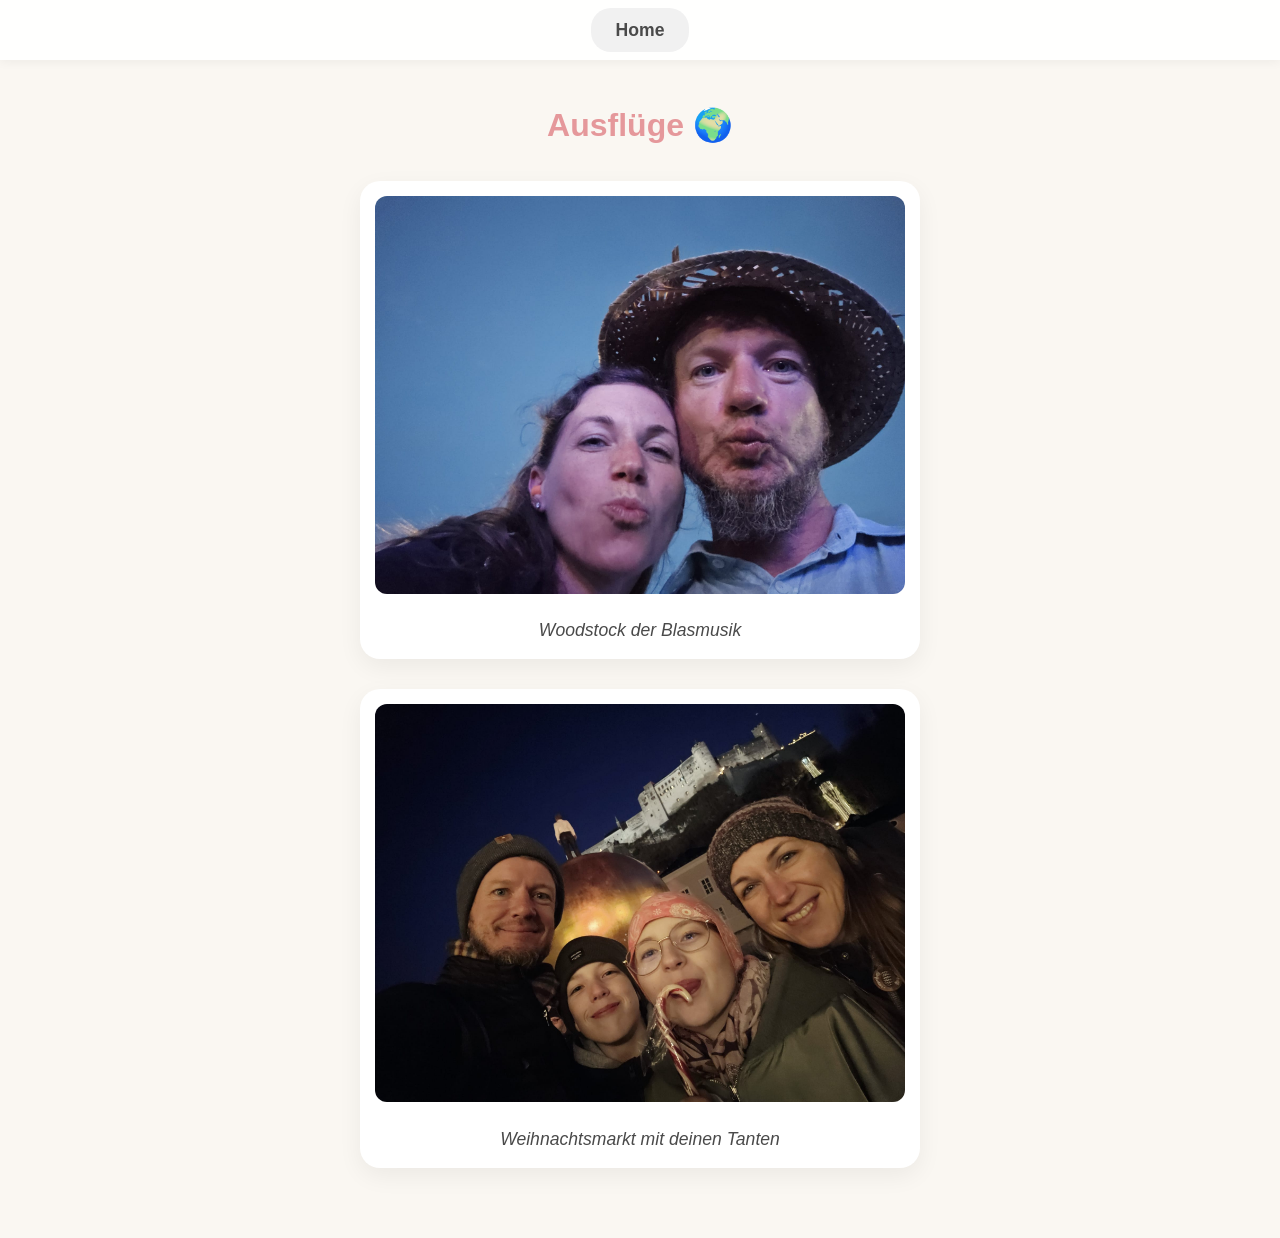
==== unterseiten/ausfluege.html @ f982ddf9 "first commit" ====
<!DOCTYPE html>
<html lang="de">
<head>
    <meta charset="UTF-8">
    <meta name="viewport" content="width=device-width, initial-scale=1.0">
    <title>Segeln - Mama's Album</title>
    <link rel="stylesheet" href="../style.css"> <!-- Lädt wieder das gemeinsame Design -->
</head>
<body>

    <!-- KOPFLEISTE -->
    <nav class="navbar">
        <a href="../index.html" class="home-btn">Home</a>
    </nav>

    <!-- FOTOALBUM -->
    <main class="album-page">
        <h2>Ausflüge 🌍</h2>
        
        <div class="foto-karte">
            <img src="../pictures/Woostok.jpeg" alt="Woodstok">
            <p>Woodstock der Blasmusik</p>
        </div>
        
        <div class="foto-karte">
            <!-- Tausche dies später gegen ein eigenes Bild -->
            <img src="../pictures/Weihnachtsmarkt.jpeg" alt="Weihnachtsmarkt">
            <p>Weihnachtsmarkt mit deinen Tanten</p>
        </div>

        <!-- Du kannst beliebig viele <div class="foto-karte">...</div> hinzufügen! -->
    </main>

</body>
</html>
---- style.css ----
/* ========================================= */
/* GRUND-DESIGN FÜR ALLE SEITEN              */
/* ========================================= */
:root {
    --bg-color: #faf7f2;
    --accent-color: #e5989b;
    --text-color: #4a4a4a;
}

* { margin: 0; padding: 0; box-sizing: border-box; }

body {
    font-family: 'Segoe UI', Tahoma, Geneva, Verdana, sans-serif;
    background-color: var(--bg-color);
    color: var(--text-color);
    line-height: 1.6;
    overflow-x: hidden;
}

/* Kopfleiste */
.navbar {
    position: fixed; top: 0; left: 0; width: 100%; height: 60px;
    background-color: rgba(255, 255, 255, 0.9);
    display: flex; justify-content: center; align-items: center;
    z-index: 1000; box-shadow: 0 2px 10px rgba(0,0,0,0.05);
}

.home-btn {
    background-color: #f1f1f1; color: var(--text-color); text-decoration: none;
    padding: 8px 25px; border-radius: 20px; font-size: 1.1rem; font-weight: bold; 
    transition: 0.3s;
}
.home-btn:hover { background-color: var(--accent-color); color: white; }

/* Start-Vorhang (nur für die Startseite) */
#start-vorhang {
    position: fixed; top: 0; left: 0; width: 100vw; height: 100vh;
    background-color: var(--bg-color);
    display: flex; flex-direction: column; justify-content: center; align-items: center;
    text-align: center; z-index: 999; transition: transform 1s ease-in-out; padding: 20px;
}
#start-vorhang h1 { color: var(--accent-color); font-size: 2.5rem; margin-bottom: 20px; }

.scroll-hint { margin-top: 40px; opacity: 0.6; animation: bounce 2s infinite; font-size: 1.2rem;}
@keyframes bounce {
    0%, 20%, 50%, 80%, 100% { transform: translateY(0); }
    40% { transform: translateY(-10px); }
    60% { transform: translateY(-5px); }
}

/* Hauptmenü & Buttons (Jetzt als Links optimiert) */
#hauptmenue { padding: 100px 20px 40px; text-align: center; display: none; }

.grid-container {
    display: grid; grid-template-columns: 1fr; gap: 20px;
    margin-top: 30px; max-width: 800px; margin: 30px auto 0;
}
@media (min-width: 768px) { .grid-container { grid-template-columns: 1fr 1fr; } }

/* Das ist die korrigierte Klasse für die Kacheln (Links) */
.hobby-btn {
    background-color: white; 
    padding: 30px 20px; 
    border-radius: 20px; 
    box-shadow: 0 8px 25px rgba(0,0,0,0.06); 
    display: block; /* Sehr wichtig für Links, damit sie sich wie Boxen verhalten */
    transition: 0.3s; 
    width: 100%; 
    text-align: center; 
    
    /* Die folgenden Eigenschaften überschreiben das Standard-Aussehen von Links (<a>) */
    text-decoration: none; 
    color: var(--text-color); /* Stellt sicher, dass der Text dunkelgrau bleibt, nicht blau */
    cursor: pointer; /* Zeigt die kleine Hand (Mauszeiger) an, wenn man drüber fährt */
}

.hobby-btn:hover { 
    transform: translateY(-8px); 
    box-shadow: 0 15px 30px rgba(0,0,0,0.1); 
}

/* Grund-Regel: Zentriert alles und macht Emojis weiterhin groß */
.hobby-icon { 
    display: block; 
    margin: 0 auto 15px auto; 
    text-align: center;
    font-size: 3.5rem; 
}

/* Spezial-Regel: Greift NUR, wenn du ein echtes Bild (img) nutzt */
img.hobby-icon { 
    width: 70px; 
    height: auto; /* Verhindert, dass Bilder verzerrt werden */
}
.hobby-btn h3 { color: var(--accent-color); font-size: 1.5rem; margin: 0; }

/* Fotoalben (Unterseiten) */
.album-page { padding: 100px 20px 40px; text-align: center; max-width: 600px; margin: 0 auto; }
.album-page h2 { color: var(--accent-color); font-size: 2rem; margin-bottom: 30px; }

.foto-karte {
    background: white; border-radius: 20px; padding: 15px;
    box-shadow: 0 8px 25px rgba(0,0,0,0.06); margin-bottom: 30px;
}
.foto-karte img { width: 100%; border-radius: 12px; margin-bottom: 15px; }
.foto-karte p { font-size: 1.1rem; font-style: italic; }

/* ========================================= */
/* FOTOGALERIE & FUSSZEILE (Wieder da!)      */
/* ========================================= */
.gallery {
    display: flex; 
    flex-direction: column; 
    gap: 30px; 
    margin: 40px auto; 
    max-width: 800px;
}

@media (min-width: 768px) {
    .gallery { 
        flex-direction: row; 
        justify-content: center; 
    }
    .gallery .foto-karte { 
        width: 48%; 
        margin-bottom: 0; 
    }
}

footer { 
    text-align: center; 
    padding: 30px 20px; 
    color: #999; 
    margin-top: 40px; 
    border-top: 1px solid #eee;
}

/* ========================================= */
/* GUTSCHEIN-KARTE                           */
/* ========================================= */
.gutschein-bereich {
    margin: 80px auto 40px auto;
    max-width: 600px;
}

.voucher-card {
    background-color: var(--accent-color);
    color: white;
    padding: 40px 20px;
    border-radius: 20px;
    margin-top: 25px;
    box-shadow: 0 10px 25px rgba(229, 152, 155, 0.4);
    transition: transform 0.3s ease;
}

/* Ein kleiner Schwebe-Effekt, wenn man mit der Maus darüber fährt */
.voucher-card:hover {
    transform: scale(1.03); 
}

.voucher-card h3 {
    font-size: 1.5rem;
    margin-bottom: 10px;
}
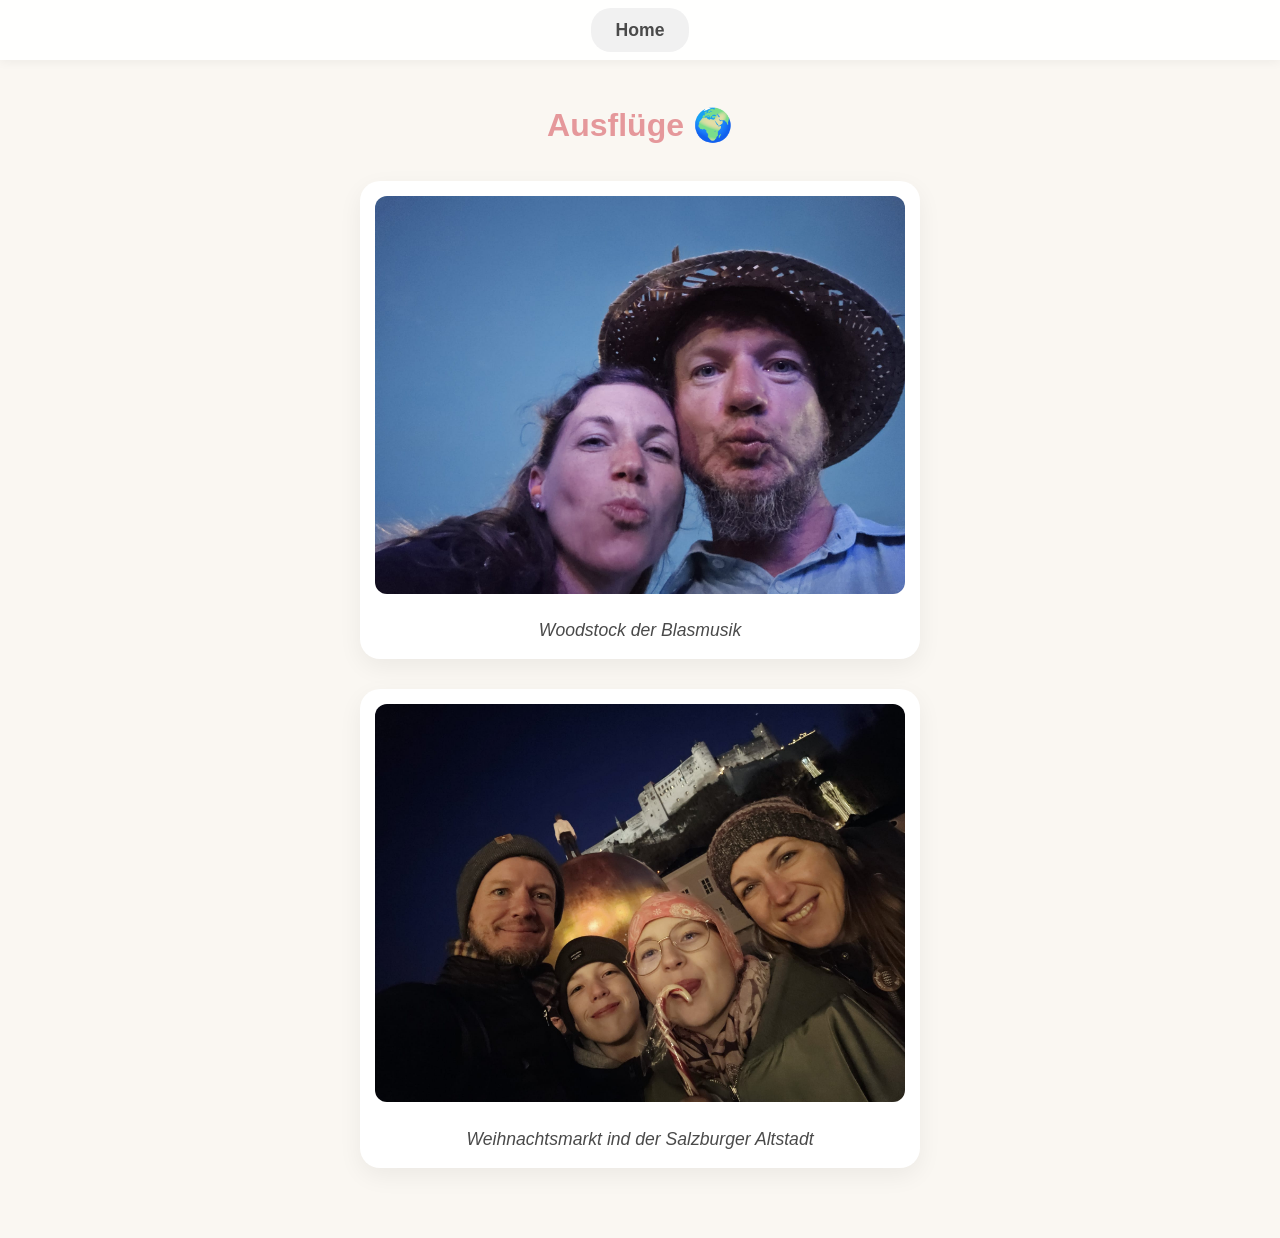
==== commit 7318d740: "Refactor ausfluege.html for clarity and content Updated the photo album section with correct image d" ====
--- a/unterseiten/ausfluege.html
+++ b/unterseiten/ausfluege.html
@@ -25,11 +25,11 @@
         <div class="foto-karte">
             <!-- Tausche dies später gegen ein eigenes Bild -->
             <img src="../pictures/Weihnachtsmarkt.jpeg" alt="Weihnachtsmarkt">
-            <p>Weihnachtsmarkt mit deinen Tanten</p>
+            <p>Weihnachtsmarkt ind der Salzburger Altstadt</p>
         </div>
 
         <!-- Du kannst beliebig viele <div class="foto-karte">...</div> hinzufügen! -->
     </main>
 
 </body>
-</html>+</html>
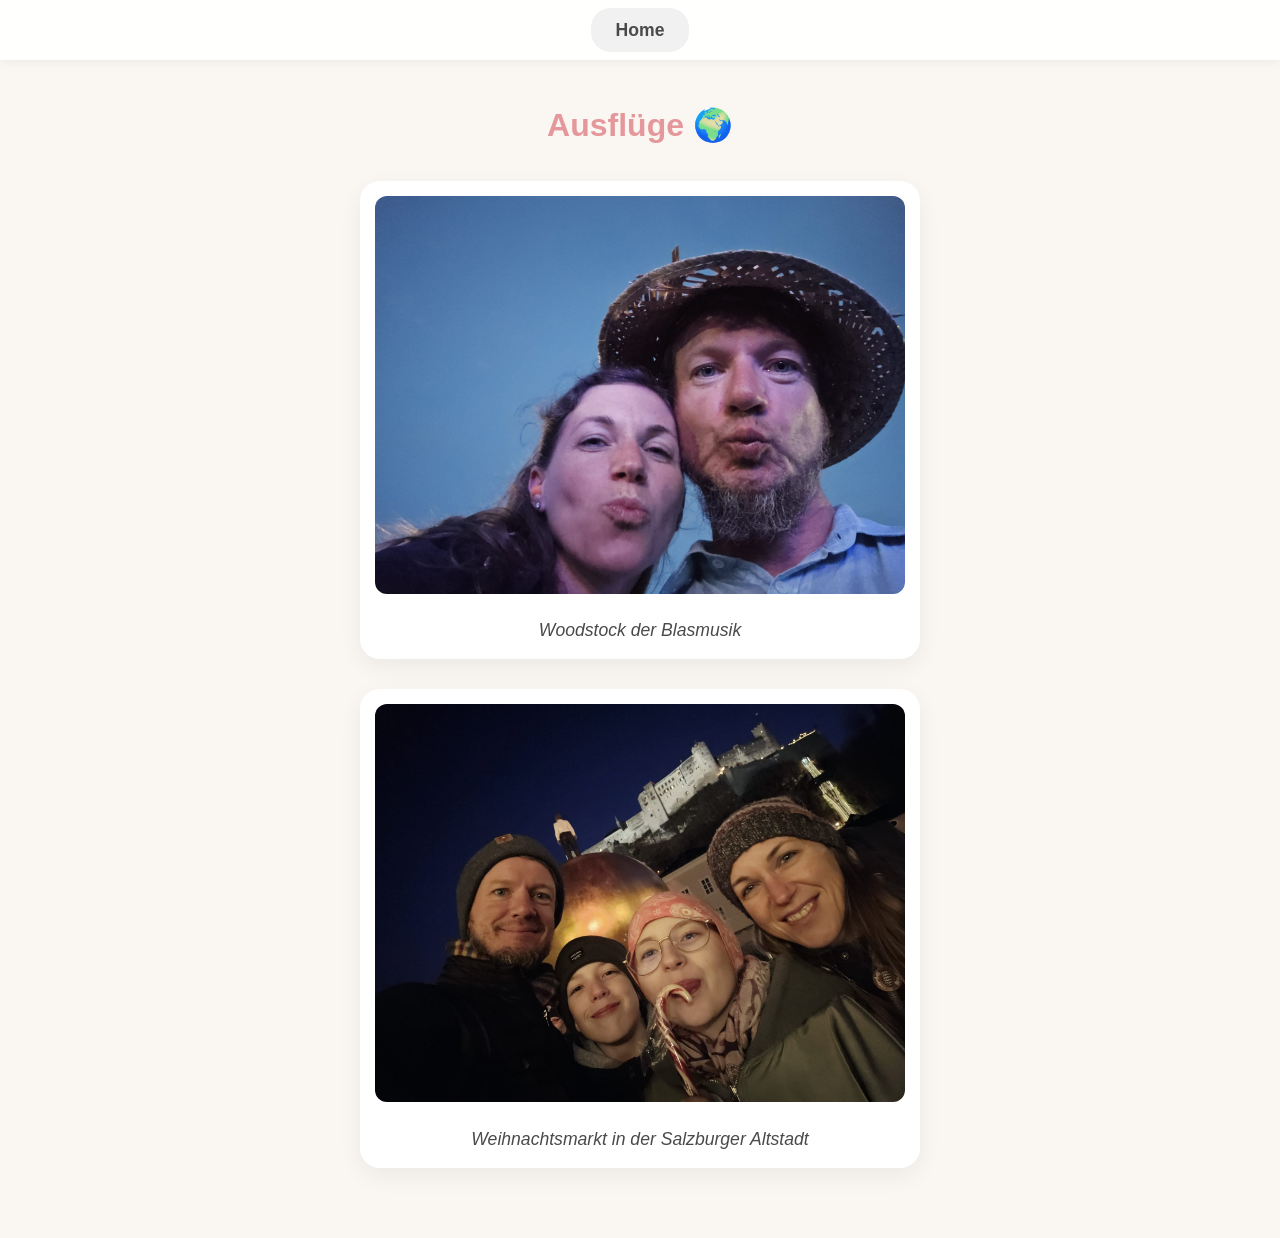
==== commit 4f082512: "Fix HTML formatting in ausfluege.html" ====
--- a/unterseiten/ausfluege.html
+++ b/unterseiten/ausfluege.html
@@ -25,7 +25,7 @@
         <div class="foto-karte">
             <!-- Tausche dies später gegen ein eigenes Bild -->
             <img src="../pictures/Weihnachtsmarkt.jpeg" alt="Weihnachtsmarkt">
-            <p>Weihnachtsmarkt ind der Salzburger Altstadt</p>
+            <p>Weihnachtsmarkt in der Salzburger Altstadt</p>
         </div>
 
         <!-- Du kannst beliebig viele <div class="foto-karte">...</div> hinzufügen! -->
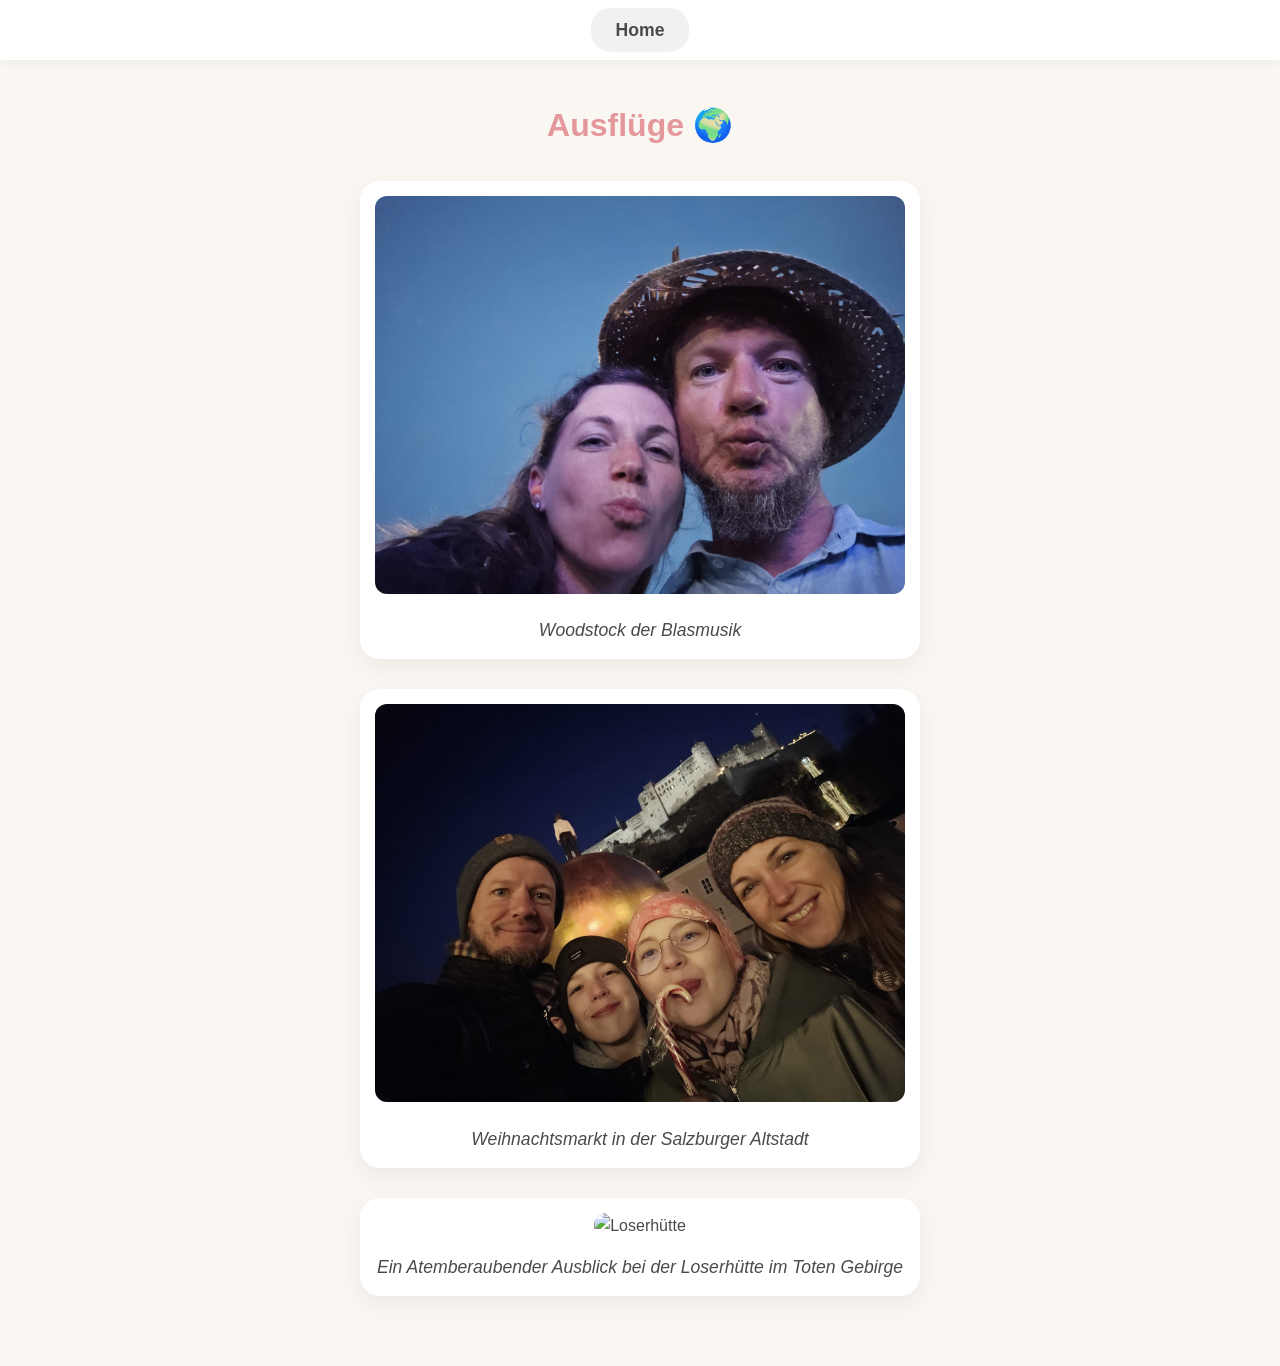
==== commit b49f25fd: "Add files via upload" ====
--- a/unterseiten/ausfluege.html
+++ b/unterseiten/ausfluege.html
@@ -28,8 +28,12 @@
             <p>Weihnachtsmarkt in der Salzburger Altstadt</p>
         </div>
 
-        <!-- Du kannst beliebig viele <div class="foto-karte">...</div> hinzufügen! -->
+        <div class="foto-karte">
+            <!-- Tausche dies später gegen ein eigenes Bild -->
+            <img src="../pictures/LoserhütteSchiefahren.jpg" alt="Loserhütte">
+            <p>Ein Atemberaubender Ausblick bei der Loserhütte im Toten Gebirge</p>
+        </div>
     </main>
 
 </body>
-</html>
+</html>
